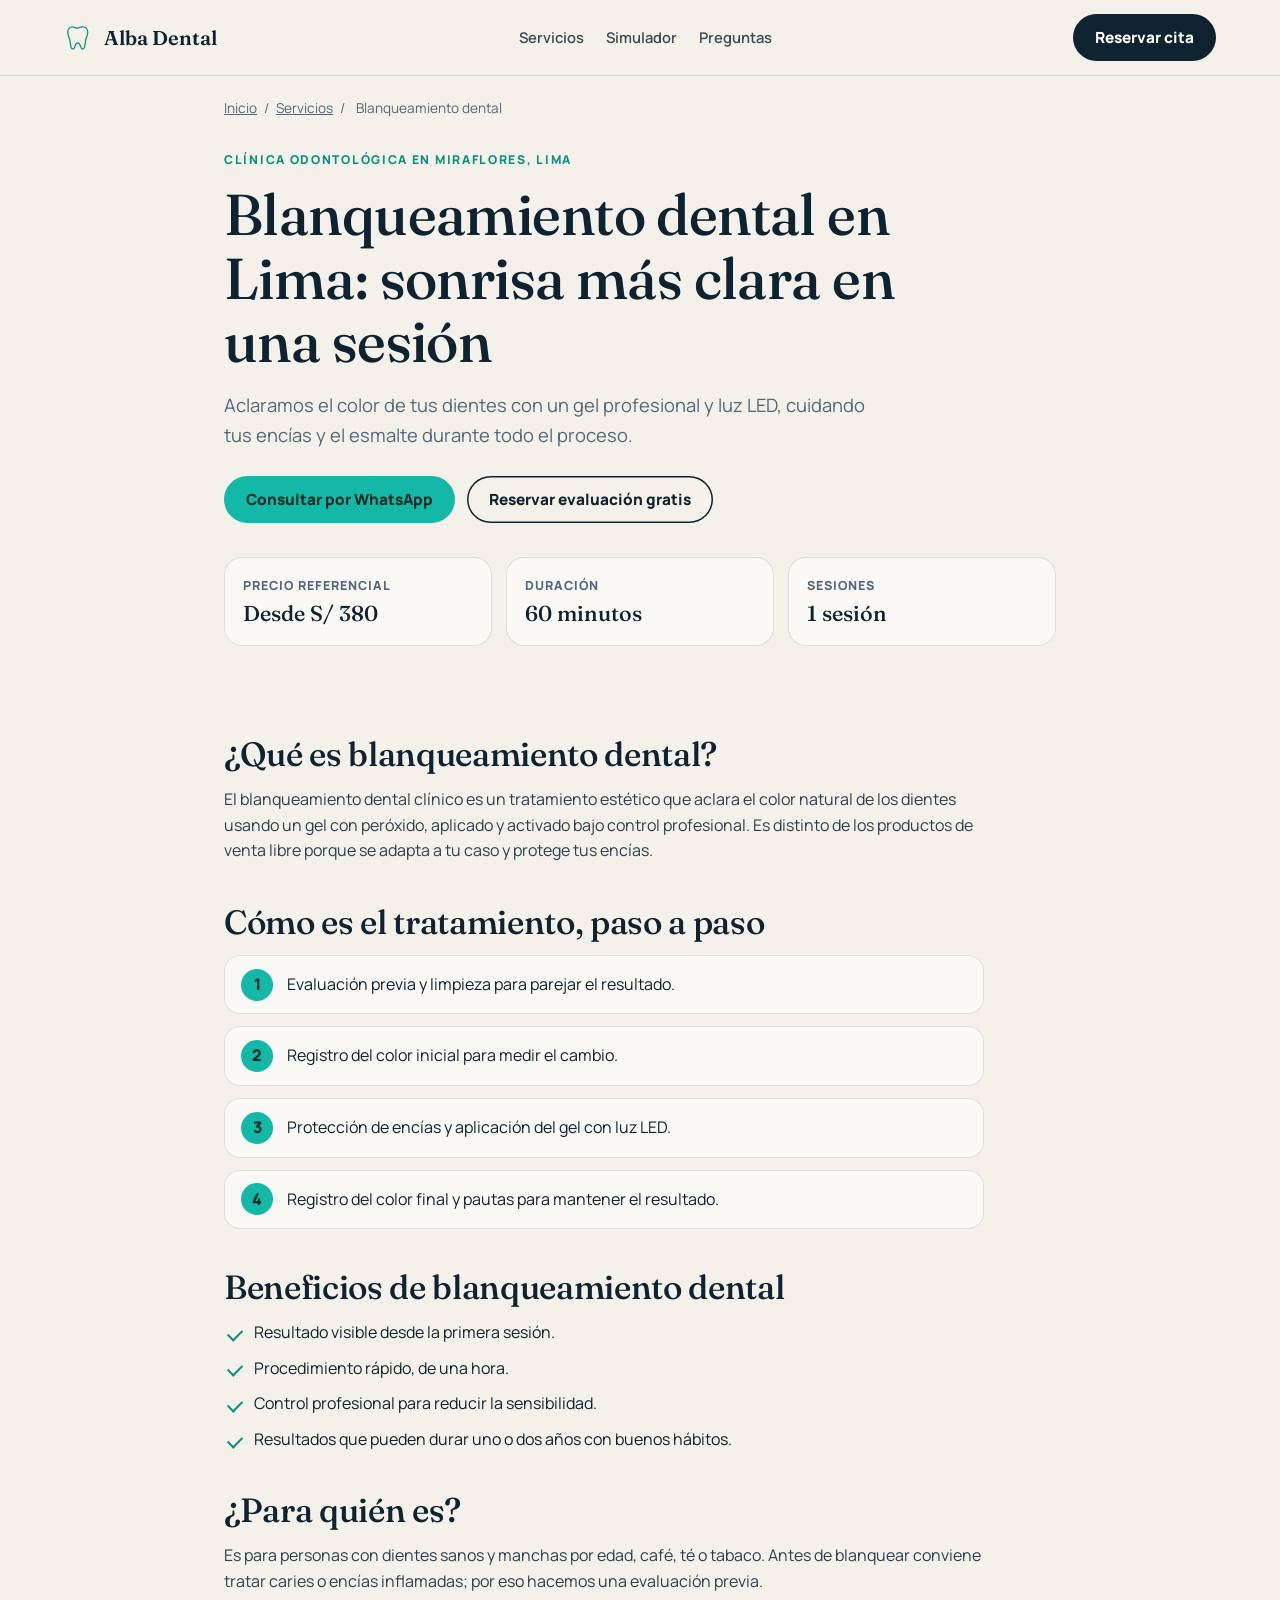
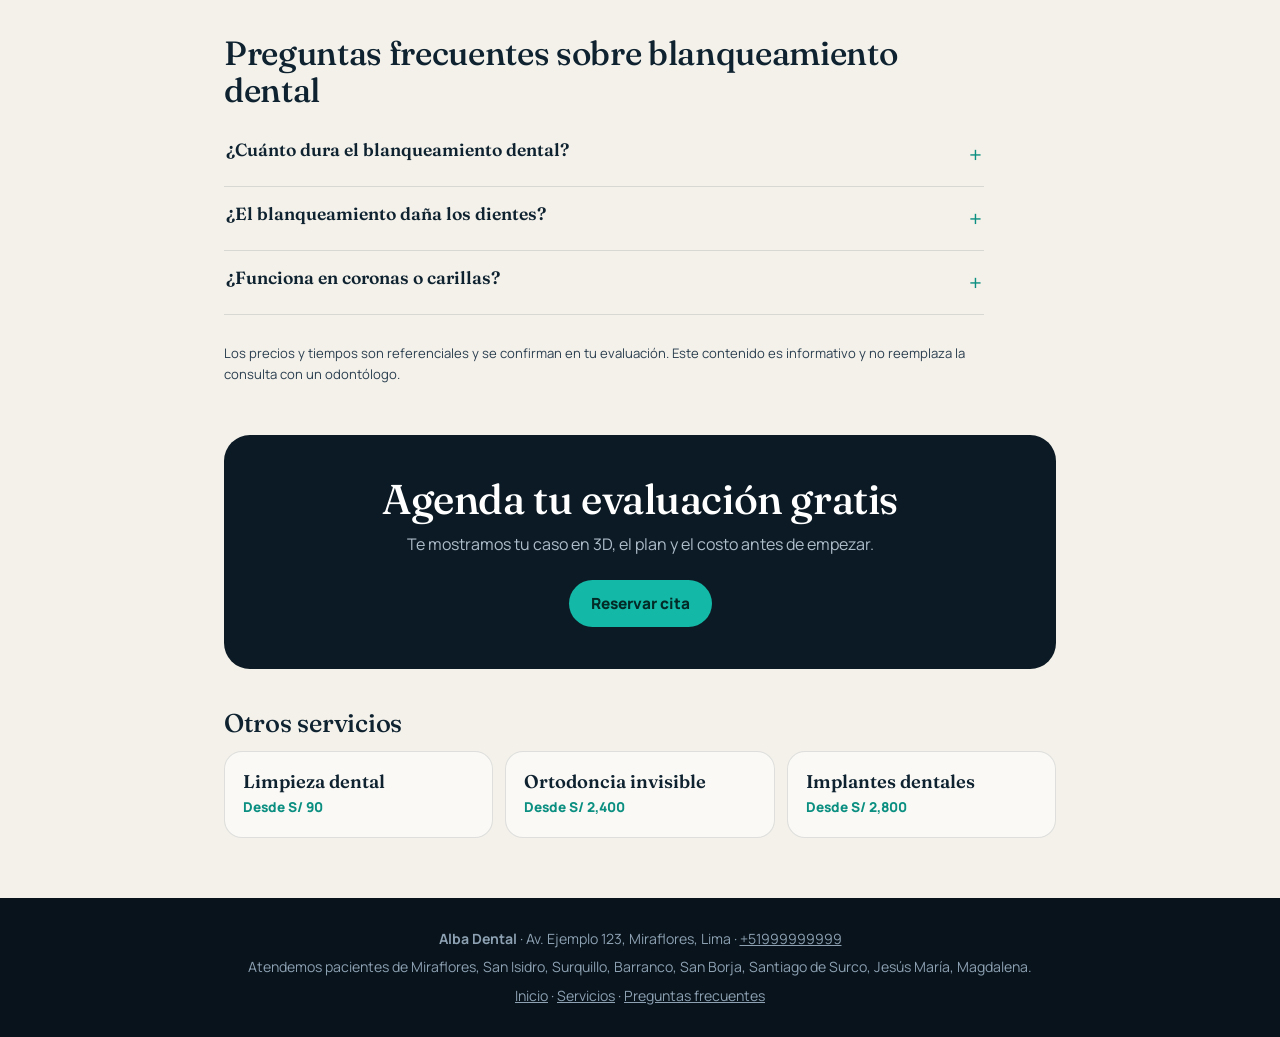
==== blanqueamiento-dental-lima/index.html @ edd78a6c "Add files via upload" ====
<!doctype html>
<html lang="es-PE">
<head>
<meta charset="utf-8">
<meta name="viewport" content="width=device-width,initial-scale=1">
<meta name="robots" content="index,follow,max-image-preview:large">
<meta name="theme-color" content="#f4f1ea">
<link rel="icon" href="/favicon.svg" type="image/svg+xml">
<link rel="preconnect" href="https://fonts.googleapis.com">
<link href="https://fonts.googleapis.com/css2?family=Fraunces:ital,opsz,wght@0,9..144,500;0,9..144,600;1,9..144,500&family=Manrope:wght@400;600;800&display=swap" rel="stylesheet">
<title>Blanqueamiento dental en Lima | Alba Dental</title>
<meta name="description" content="Blanqueamiento dental en Miraflores, Lima: aclara varios tonos en una sesión de 60 minutos, con protección de encías. Desde S/ 380. Agenda tu evaluación.">
<link rel="canonical" href="https://alba-dental.vercel.app/blanqueamiento-dental-lima/">
<link rel="alternate" hreflang="es-PE" href="https://alba-dental.vercel.app/blanqueamiento-dental-lima/">
<meta property="og:type" content="website">
<meta property="og:locale" content="es_PE">
<meta property="og:site_name" content="Alba Dental">
<meta property="og:title" content="Blanqueamiento dental en Lima | Alba Dental">
<meta property="og:description" content="Blanqueamiento dental en Miraflores, Lima: aclara varios tonos en una sesión de 60 minutos, con protección de encías. Desde S/ 380. Agenda tu evaluación.">
<meta property="og:url" content="https://alba-dental.vercel.app/blanqueamiento-dental-lima/">
<meta property="og:image" content="https://alba-dental.vercel.app/og-image.png">
<meta property="og:image:width" content="1200">
<meta property="og:image:height" content="630">
<meta property="og:image:alt" content="Alba Dental, clínica odontológica en Miraflores, Lima">
<meta name="twitter:card" content="summary_large_image">
<meta name="twitter:title" content="Blanqueamiento dental en Lima | Alba Dental">
<meta name="twitter:description" content="Blanqueamiento dental en Miraflores, Lima: aclara varios tonos en una sesión de 60 minutos, con protección de encías. Desde S/ 380. Agenda tu evaluación.">
<meta name="twitter:image" content="https://alba-dental.vercel.app/og-image.png">
<link rel="stylesheet" href="/assets/servicio.css">
<script type="application/ld+json">{"@context": "https://schema.org", "@type": "Service", "name": "Blanqueamiento dental", "serviceType": "Blanqueamiento dental", "description": "Blanqueamiento dental en Miraflores, Lima: aclara varios tonos en una sesión de 60 minutos, con protección de encías. Desde S/ 380. Agenda tu evaluación.", "url": "https://alba-dental.vercel.app/blanqueamiento-dental-lima/", "provider": {"@type": "Dentist", "name": "Alba Dental", "url": "https://alba-dental.vercel.app/", "telephone": "+51999999999", "address": {"@type": "PostalAddress", "streetAddress": "Av. Ejemplo 123", "addressLocality": "Miraflores", "addressRegion": "Lima", "postalCode": "15074", "addressCountry": "PE"}, "image": "https://alba-dental.vercel.app/og-image.png"}, "areaServed": [{"@type": "City", "name": "Lima"}, {"@type": "AdministrativeArea", "name": "Miraflores"}, {"@type": "AdministrativeArea", "name": "San Isidro"}, {"@type": "AdministrativeArea", "name": "Surquillo"}, {"@type": "AdministrativeArea", "name": "Barranco"}, {"@type": "AdministrativeArea", "name": "San Borja"}, {"@type": "AdministrativeArea", "name": "Santiago de Surco"}, {"@type": "AdministrativeArea", "name": "Jesús María"}, {"@type": "AdministrativeArea", "name": "Magdalena"}], "offers": {"@type": "Offer", "priceCurrency": "PEN", "priceSpecification": {"@type": "PriceSpecification", "minPrice": 380, "priceCurrency": "PEN"}}}</script>
<script type="application/ld+json">{"@context": "https://schema.org", "@type": "FAQPage", "mainEntity": [{"@type": "Question", "name": "¿Cuánto dura el blanqueamiento dental?", "acceptedAnswer": {"@type": "Answer", "text": "El resultado suele mantenerse entre uno y dos años, según tu consumo de café, té, vino y tabaco, y tu higiene. Se puede reforzar con una sesión de mantenimiento."}}, {"@type": "Question", "name": "¿El blanqueamiento daña los dientes?", "acceptedAnswer": {"@type": "Answer", "text": "Realizado por un odontólogo y con el producto adecuado, es un procedimiento seguro. Puede producir sensibilidad temporal, que suele pasar en uno o dos días."}}, {"@type": "Question", "name": "¿Funciona en coronas o carillas?", "acceptedAnswer": {"@type": "Answer", "text": "No. El gel aclara solo el diente natural. Si tienes restauraciones visibles, te explicamos cómo emparejar el color."}}]}</script>
<script type="application/ld+json">{"@context": "https://schema.org", "@type": "BreadcrumbList", "itemListElement": [{"@type": "ListItem", "position": 1, "name": "Inicio", "item": "https://alba-dental.vercel.app/"}, {"@type": "ListItem", "position": 2, "name": "Servicios", "item": "https://alba-dental.vercel.app/#servicios"}, {"@type": "ListItem", "position": 3, "name": "Blanqueamiento dental", "item": "https://alba-dental.vercel.app/blanqueamiento-dental-lima/"}]}</script>
</head>
<body>
<a class="skip" href="#contenido">Saltar al contenido</a>
<header class="top"><a class="logo" href="/" aria-label="Alba Dental, inicio"><svg viewBox="0 0 48 48" aria-hidden="true"><path d="M14 6c-5 0-8 4-8 9 0 4 2 7 3 11 1 4 1 8 2.400 13 .8 3 4 3.600 5.200.8 1.400-3.400 1.800-8 5.400-8s4 4.600 5.400 8c1.200 2.800 4.400 2.200 5.200-.8 1.400-5 1.400-9 2.400-13 1-4 3-7 3-11 0-5-3-9-8-9-3.600 0-5.600 2-10 2S17.600 6 14 6z"/></svg>Alba Dental</a>
<nav aria-label="Principal"><a href="/#servicios">Servicios</a><a href="/#simulador">Simulador</a><a href="/#faq">Preguntas</a></nav>
<a class="btn" href="/#reserva">Reservar cita</a></header>
<main id="contenido">
<nav class="crumbs" aria-label="Ruta"><a href="/">Inicio</a> <span>/</span> <a href="/#servicios">Servicios</a> <span>/</span> <span aria-current="page">Blanqueamiento dental</span></nav>
<section class="hero">
<p class="eyebrow">Clínica odontológica en Miraflores, Lima</p>
<h1>Blanqueamiento dental en Lima: sonrisa más clara en una sesión</h1>
<p class="lead">Aclaramos el color de tus dientes con un gel profesional y luz LED, cuidando tus encías y el esmalte durante todo el proceso.</p>
<div class="row"><a class="btn teal" href="https://wa.me/51999999999?text=Hola%20Alba%20Dental%2C%20quiero%20información%20sobre%20blanqueamiento%20dental." rel="noopener">Consultar por WhatsApp</a><a class="btn ghost" href="/#reserva">Reservar evaluación gratis</a></div>
<dl class="facts"><div><dt>Precio referencial</dt><dd>Desde S/ 380</dd></div><div><dt>Duración</dt><dd>60 minutos</dd></div><div><dt>Sesiones</dt><dd>1 sesión</dd></div></dl>
</section>
<article class="body">
<h2>¿Qué es blanqueamiento dental?</h2>
<p>El blanqueamiento dental clínico es un tratamiento estético que aclara el color natural de los dientes usando un gel con peróxido, aplicado y activado bajo control profesional. Es distinto de los productos de venta libre porque se adapta a tu caso y protege tus encías.</p>
<h2>Cómo es el tratamiento, paso a paso</h2>
<ol class="steps"><li>Evaluación previa y limpieza para parejar el resultado.</li><li>Registro del color inicial para medir el cambio.</li><li>Protección de encías y aplicación del gel con luz LED.</li><li>Registro del color final y pautas para mantener el resultado.</li></ol>
<h2>Beneficios de blanqueamiento dental</h2>
<ul class="ticks"><li>Resultado visible desde la primera sesión.</li><li>Procedimiento rápido, de una hora.</li><li>Control profesional para reducir la sensibilidad.</li><li>Resultados que pueden durar uno o dos años con buenos hábitos.</li></ul>
<h2>¿Para quién es?</h2>
<p>Es para personas con dientes sanos y manchas por edad, café, té o tabaco. Antes de blanquear conviene tratar caries o encías inflamadas; por eso hacemos una evaluación previa.</p>
<h2>Preguntas frecuentes sobre blanqueamiento dental</h2>
<div class="faq"><details><summary>¿Cuánto dura el blanqueamiento dental?</summary><p>El resultado suele mantenerse entre uno y dos años, según tu consumo de café, té, vino y tabaco, y tu higiene. Se puede reforzar con una sesión de mantenimiento.</p></details><details><summary>¿El blanqueamiento daña los dientes?</summary><p>Realizado por un odontólogo y con el producto adecuado, es un procedimiento seguro. Puede producir sensibilidad temporal, que suele pasar en uno o dos días.</p></details><details><summary>¿Funciona en coronas o carillas?</summary><p>No. El gel aclara solo el diente natural. Si tienes restauraciones visibles, te explicamos cómo emparejar el color.</p></details></div>
<p class="fine">Los precios y tiempos son referenciales y se confirman en tu evaluación. Este contenido es informativo y no reemplaza la consulta con un odontólogo.</p>
</article>
<section class="cta"><h2>Agenda tu evaluación gratis</h2><p>Te mostramos tu caso en 3D, el plan y el costo antes de empezar.</p><a class="btn teal" href="/#reserva">Reservar cita</a></section>
<aside class="related"><h2>Otros servicios</h2><ul><li><a href="/limpieza-dental-lima/">Limpieza dental</a><span>Desde S/ 90</span></li><li><a href="/ortodoncia-invisible-lima/">Ortodoncia invisible</a><span>Desde S/ 2,400</span></li><li><a href="/implantes-dentales-lima/">Implantes dentales</a><span>Desde S/ 2,800</span></li></ul></aside>
</main>
<footer><p><b>Alba Dental</b> · Av. Ejemplo 123, Miraflores, Lima · <a href="tel:+51999999999">+51999999999</a></p><p>Atendemos pacientes de Miraflores, San Isidro, Surquillo, Barranco, San Borja, Santiago de Surco, Jesús María, Magdalena.</p><p><a href="/">Inicio</a> · <a href="/#servicios">Servicios</a> · <a href="/#faq">Preguntas frecuentes</a></p></footer>
</body>
</html>
---- assets/servicio.css ----
:root{--bg:#f4f1ea;--paper:#fbf9f5;--ink:#0e2230;--mut:#52677a;--line:#0e22301f;--teal:#14b8a6;--teal-d:#0b8f81;--night:#0b1a24;--out:cubic-bezier(.23,1,.32,1)}
*{box-sizing:border-box;margin:0}
body{font-family:Manrope,system-ui,sans-serif;background:var(--bg);color:var(--ink);line-height:1.6}
h1,h2{font-family:Fraunces,Georgia,serif;font-weight:500;line-height:1.1;letter-spacing:-.01em}
a{color:inherit}
:focus-visible{outline:3px solid var(--teal);outline-offset:3px;border-radius:8px}
.skip{position:absolute;left:-999px;top:8px;background:var(--ink);color:#fff;padding:10px 16px;border-radius:10px;z-index:99}
.skip:focus{left:8px}
.top{display:flex;align-items:center;justify-content:space-between;gap:16px;padding:14px 5vw;border-bottom:1px solid var(--line);background:var(--bg);position:sticky;top:0;z-index:10}
.top nav{display:flex;gap:22px}
.top nav a{text-decoration:none;font-weight:600;font-size:.92rem;opacity:.8}
.logo{display:flex;align-items:center;gap:10px;font:600 1.25rem Fraunces,serif;text-decoration:none}
.logo svg{width:30px;height:30px;fill:none;stroke:var(--teal-d);stroke-width:2;stroke-linecap:round;stroke-linejoin:round}
.btn{display:inline-flex;align-items:center;border:0;cursor:pointer;font:800 .96rem Manrope,sans-serif;text-decoration:none;padding:13px 22px;border-radius:99px;background:var(--ink);color:#fff;transition:transform .16s var(--out),box-shadow .2s var(--out)}
.btn:active{transform:scale(.97)}
.btn.teal{background:var(--teal);color:#032a26}
.btn.ghost{background:transparent;color:var(--ink);box-shadow:inset 0 0 0 1.5px var(--ink)}
@media (hover:hover) and (pointer:fine){.btn:hover{transform:translateY(-2px);box-shadow:0 10px 26px #0e223026}.top nav a:hover{opacity:1}}
main{max-width:960px;margin:0 auto;padding:0 5vw}
.crumbs{padding:22px 0 0;font-size:.85rem;color:var(--mut)}
.crumbs span{margin:0 4px}
.hero{padding:30px 0 40px}
.eyebrow{font-weight:800;font-size:.76rem;letter-spacing:.14em;text-transform:uppercase;color:var(--teal-d);margin-bottom:14px}
h1{font-size:clamp(2rem,5vw,3.6rem);max-width:20ch}
.lead{font-size:1.15rem;color:var(--mut);margin:18px 0 26px;max-width:60ch}
.row{display:flex;gap:12px;flex-wrap:wrap}
.facts{display:grid;grid-template-columns:repeat(auto-fit,minmax(190px,1fr));gap:14px;margin-top:34px}
.facts div{background:var(--paper);border:1px solid var(--line);border-radius:18px;padding:18px}
.facts dt{font-size:.78rem;font-weight:800;letter-spacing:.08em;text-transform:uppercase;color:var(--mut)}
.facts dd{font:500 1.35rem Fraunces,serif;margin-top:4px}
.body{padding:10px 0 40px;max-width:760px}
.body h2{font-size:clamp(1.5rem,3vw,2.1rem);margin:40px 0 14px}
.body p{color:#2b3f50}
.steps{counter-reset:s;list-style:none;padding:0;display:grid;gap:12px}
.steps li{counter-increment:s;background:var(--paper);border:1px solid var(--line);border-radius:16px;padding:16px 18px 16px 62px;position:relative}
.steps li::before{content:counter(s);position:absolute;left:16px;top:50%;transform:translateY(-50%);width:32px;height:32px;border-radius:50%;background:var(--teal);color:#032a26;font-weight:800;display:grid;place-items:center}
.ticks{list-style:none;padding:0;display:grid;gap:10px}
.ticks li{padding-left:30px;position:relative}
.ticks li::before{content:"";position:absolute;left:4px;top:.55em;width:12px;height:7px;border-left:2.5px solid var(--teal-d);border-bottom:2.5px solid var(--teal-d);transform:rotate(-45deg)}
.faq details{border-bottom:1px solid var(--line);padding:16px 2px}
.faq summary{cursor:pointer;font:600 1.1rem Fraunces,serif;list-style:none;display:flex;justify-content:space-between;gap:16px}
.faq summary::after{content:"+";font:400 1.4rem Manrope;color:var(--teal-d);transition:transform .25s var(--out)}
.faq details[open] summary::after{transform:rotate(45deg)}
.faq details p{margin-top:10px;color:var(--mut)}
.fine{font-size:.82rem;color:var(--mut);margin-top:28px}
.cta{background:var(--night);color:#fff;border-radius:26px;padding:42px 5vw;text-align:center;margin:10px 0 40px}
.cta h2{font-size:clamp(1.7rem,3.6vw,2.6rem)}
.cta p{color:#aebdca;margin:10px 0 22px}
.related h2{font-size:1.6rem;margin-bottom:14px}
.related ul{list-style:none;padding:0;display:grid;grid-template-columns:repeat(auto-fit,minmax(220px,1fr));gap:12px;margin-bottom:60px}
.related li{background:var(--paper);border:1px solid var(--line);border-radius:18px;padding:18px;display:grid;gap:4px}
.related a{font:600 1.15rem Fraunces,serif;text-decoration:none}
.related span{color:var(--teal-d);font-weight:800;font-size:.85rem}
footer{background:#08131b;color:#8da1b3;padding:30px 5vw;font-size:.88rem;text-align:center;display:grid;gap:6px}
@media (max-width:720px){.top nav{display:none}}
@media (prefers-reduced-motion:reduce){*{transition-duration:.01ms!important}}
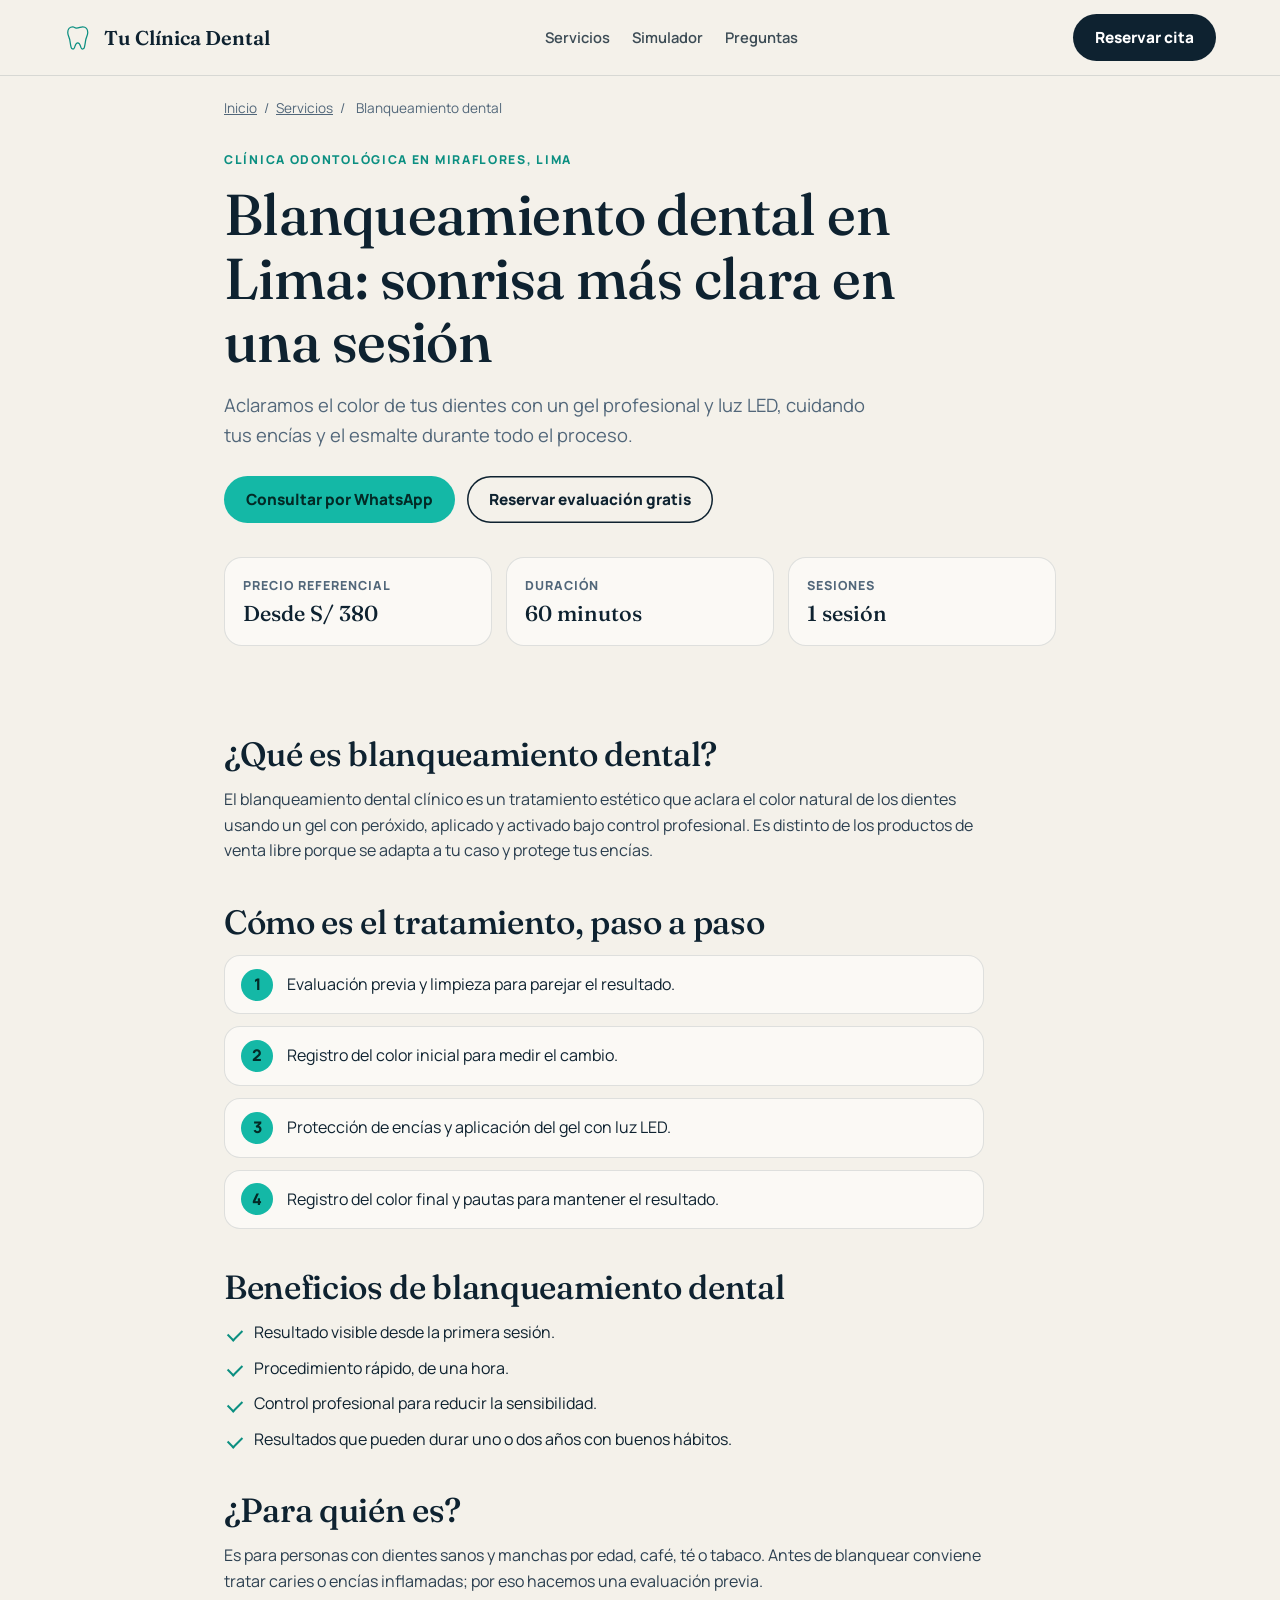
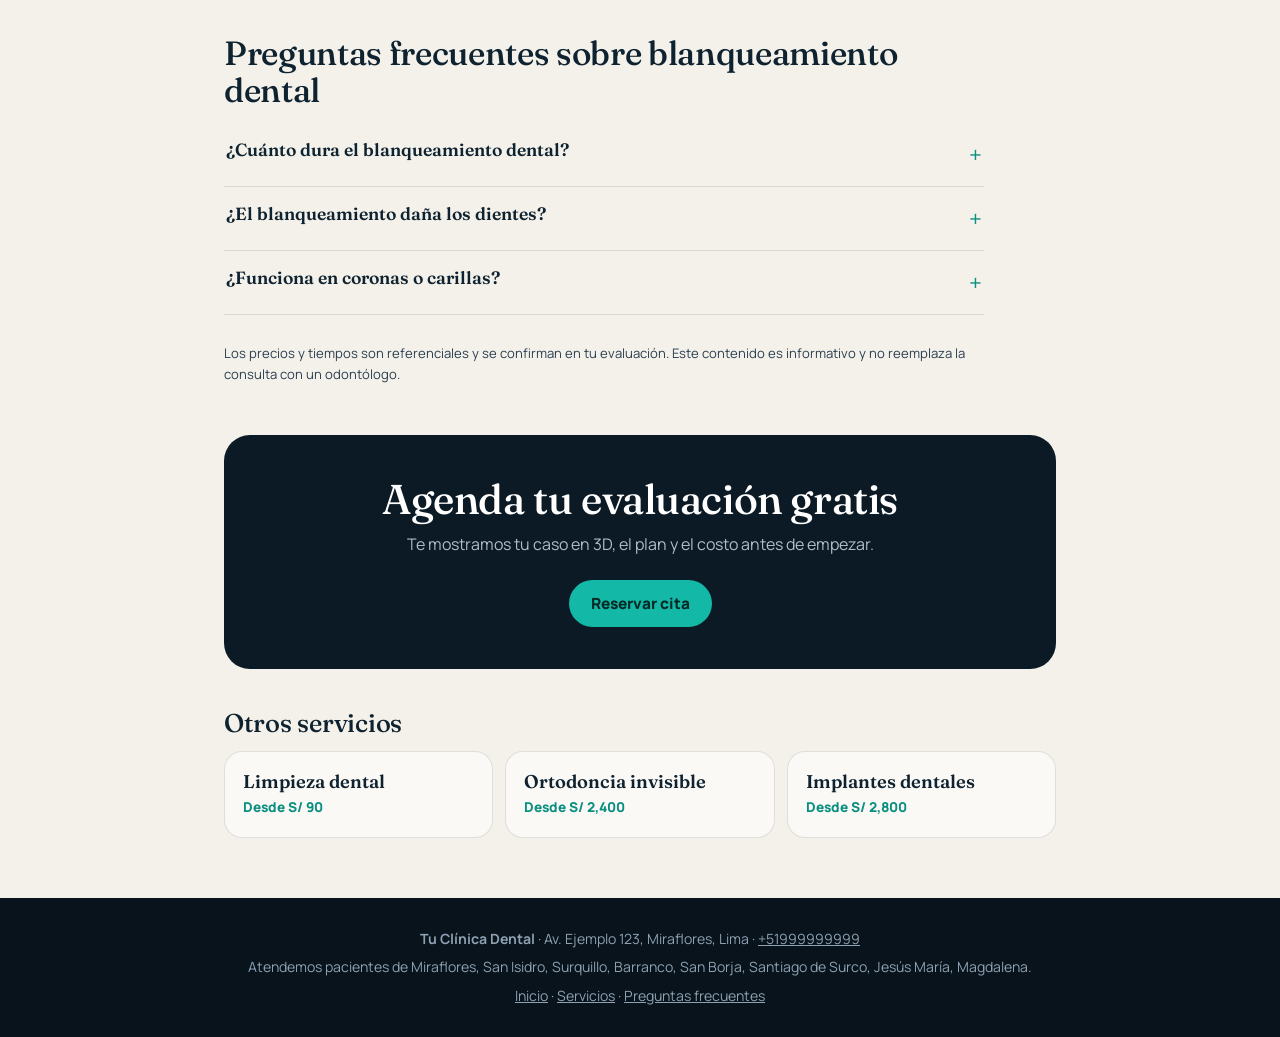
==== commit 37b388ce: "Demo sin marca + script para personalizar por cliente - Nombre neutro "Tu Clínica Dental" en todo el" ====
--- a/blanqueamiento-dental-lima/index.html
+++ b/blanqueamiento-dental-lima/index.html
@@ -8,32 +8,32 @@
 <link rel="icon" href="/favicon.svg" type="image/svg+xml">
 <link rel="preconnect" href="https://fonts.googleapis.com">
 <link href="https://fonts.googleapis.com/css2?family=Fraunces:ital,opsz,wght@0,9..144,500;0,9..144,600;1,9..144,500&family=Manrope:wght@400;600;800&display=swap" rel="stylesheet">
-<title>Blanqueamiento dental en Lima | Alba Dental</title>
+<title>Blanqueamiento dental en Lima | Tu Clínica Dental</title>
 <meta name="description" content="Blanqueamiento dental en Miraflores, Lima: aclara varios tonos en una sesión de 60 minutos, con protección de encías. Desde S/ 380. Agenda tu evaluación.">
-<link rel="canonical" href="https://alba-dental.vercel.app/blanqueamiento-dental-lima/">
-<link rel="alternate" hreflang="es-PE" href="https://alba-dental.vercel.app/blanqueamiento-dental-lima/">
+<link rel="canonical" href="https://dent-sage.vercel.app/blanqueamiento-dental-lima/">
+<link rel="alternate" hreflang="es-PE" href="https://dent-sage.vercel.app/blanqueamiento-dental-lima/">
 <meta property="og:type" content="website">
 <meta property="og:locale" content="es_PE">
-<meta property="og:site_name" content="Alba Dental">
-<meta property="og:title" content="Blanqueamiento dental en Lima | Alba Dental">
+<meta property="og:site_name" content="Tu Clínica Dental">
+<meta property="og:title" content="Blanqueamiento dental en Lima | Tu Clínica Dental">
 <meta property="og:description" content="Blanqueamiento dental en Miraflores, Lima: aclara varios tonos en una sesión de 60 minutos, con protección de encías. Desde S/ 380. Agenda tu evaluación.">
-<meta property="og:url" content="https://alba-dental.vercel.app/blanqueamiento-dental-lima/">
-<meta property="og:image" content="https://alba-dental.vercel.app/og-image.png">
+<meta property="og:url" content="https://dent-sage.vercel.app/blanqueamiento-dental-lima/">
+<meta property="og:image" content="https://dent-sage.vercel.app/og-image.png">
 <meta property="og:image:width" content="1200">
 <meta property="og:image:height" content="630">
-<meta property="og:image:alt" content="Alba Dental, clínica odontológica en Miraflores, Lima">
+<meta property="og:image:alt" content="Tu Clínica Dental, clínica odontológica en Miraflores, Lima">
 <meta name="twitter:card" content="summary_large_image">
-<meta name="twitter:title" content="Blanqueamiento dental en Lima | Alba Dental">
+<meta name="twitter:title" content="Blanqueamiento dental en Lima | Tu Clínica Dental">
 <meta name="twitter:description" content="Blanqueamiento dental en Miraflores, Lima: aclara varios tonos en una sesión de 60 minutos, con protección de encías. Desde S/ 380. Agenda tu evaluación.">
-<meta name="twitter:image" content="https://alba-dental.vercel.app/og-image.png">
+<meta name="twitter:image" content="https://dent-sage.vercel.app/og-image.png">
 <link rel="stylesheet" href="/assets/servicio.css">
-<script type="application/ld+json">{"@context": "https://schema.org", "@type": "Service", "name": "Blanqueamiento dental", "serviceType": "Blanqueamiento dental", "description": "Blanqueamiento dental en Miraflores, Lima: aclara varios tonos en una sesión de 60 minutos, con protección de encías. Desde S/ 380. Agenda tu evaluación.", "url": "https://alba-dental.vercel.app/blanqueamiento-dental-lima/", "provider": {"@type": "Dentist", "name": "Alba Dental", "url": "https://alba-dental.vercel.app/", "telephone": "+51999999999", "address": {"@type": "PostalAddress", "streetAddress": "Av. Ejemplo 123", "addressLocality": "Miraflores", "addressRegion": "Lima", "postalCode": "15074", "addressCountry": "PE"}, "image": "https://alba-dental.vercel.app/og-image.png"}, "areaServed": [{"@type": "City", "name": "Lima"}, {"@type": "AdministrativeArea", "name": "Miraflores"}, {"@type": "AdministrativeArea", "name": "San Isidro"}, {"@type": "AdministrativeArea", "name": "Surquillo"}, {"@type": "AdministrativeArea", "name": "Barranco"}, {"@type": "AdministrativeArea", "name": "San Borja"}, {"@type": "AdministrativeArea", "name": "Santiago de Surco"}, {"@type": "AdministrativeArea", "name": "Jesús María"}, {"@type": "AdministrativeArea", "name": "Magdalena"}], "offers": {"@type": "Offer", "priceCurrency": "PEN", "priceSpecification": {"@type": "PriceSpecification", "minPrice": 380, "priceCurrency": "PEN"}}}</script>
+<script type="application/ld+json">{"@context": "https://schema.org", "@type": "Service", "name": "Blanqueamiento dental", "serviceType": "Blanqueamiento dental", "description": "Blanqueamiento dental en Miraflores, Lima: aclara varios tonos en una sesión de 60 minutos, con protección de encías. Desde S/ 380. Agenda tu evaluación.", "url": "https://dent-sage.vercel.app/blanqueamiento-dental-lima/", "provider": {"@type": "Dentist", "name": "Tu Clínica Dental", "url": "https://dent-sage.vercel.app/", "telephone": "+51999999999", "address": {"@type": "PostalAddress", "streetAddress": "Av. Ejemplo 123", "addressLocality": "Miraflores", "addressRegion": "Lima", "postalCode": "15074", "addressCountry": "PE"}, "image": "https://dent-sage.vercel.app/og-image.png"}, "areaServed": [{"@type": "City", "name": "Lima"}, {"@type": "AdministrativeArea", "name": "Miraflores"}, {"@type": "AdministrativeArea", "name": "San Isidro"}, {"@type": "AdministrativeArea", "name": "Surquillo"}, {"@type": "AdministrativeArea", "name": "Barranco"}, {"@type": "AdministrativeArea", "name": "San Borja"}, {"@type": "AdministrativeArea", "name": "Santiago de Surco"}, {"@type": "AdministrativeArea", "name": "Jesús María"}, {"@type": "AdministrativeArea", "name": "Magdalena"}], "offers": {"@type": "Offer", "priceCurrency": "PEN", "priceSpecification": {"@type": "PriceSpecification", "minPrice": 380, "priceCurrency": "PEN"}}}</script>
 <script type="application/ld+json">{"@context": "https://schema.org", "@type": "FAQPage", "mainEntity": [{"@type": "Question", "name": "¿Cuánto dura el blanqueamiento dental?", "acceptedAnswer": {"@type": "Answer", "text": "El resultado suele mantenerse entre uno y dos años, según tu consumo de café, té, vino y tabaco, y tu higiene. Se puede reforzar con una sesión de mantenimiento."}}, {"@type": "Question", "name": "¿El blanqueamiento daña los dientes?", "acceptedAnswer": {"@type": "Answer", "text": "Realizado por un odontólogo y con el producto adecuado, es un procedimiento seguro. Puede producir sensibilidad temporal, que suele pasar en uno o dos días."}}, {"@type": "Question", "name": "¿Funciona en coronas o carillas?", "acceptedAnswer": {"@type": "Answer", "text": "No. El gel aclara solo el diente natural. Si tienes restauraciones visibles, te explicamos cómo emparejar el color."}}]}</script>
-<script type="application/ld+json">{"@context": "https://schema.org", "@type": "BreadcrumbList", "itemListElement": [{"@type": "ListItem", "position": 1, "name": "Inicio", "item": "https://alba-dental.vercel.app/"}, {"@type": "ListItem", "position": 2, "name": "Servicios", "item": "https://alba-dental.vercel.app/#servicios"}, {"@type": "ListItem", "position": 3, "name": "Blanqueamiento dental", "item": "https://alba-dental.vercel.app/blanqueamiento-dental-lima/"}]}</script>
+<script type="application/ld+json">{"@context": "https://schema.org", "@type": "BreadcrumbList", "itemListElement": [{"@type": "ListItem", "position": 1, "name": "Inicio", "item": "https://dent-sage.vercel.app/"}, {"@type": "ListItem", "position": 2, "name": "Servicios", "item": "https://dent-sage.vercel.app/#servicios"}, {"@type": "ListItem", "position": 3, "name": "Blanqueamiento dental", "item": "https://dent-sage.vercel.app/blanqueamiento-dental-lima/"}]}</script>
 </head>
 <body>
 <a class="skip" href="#contenido">Saltar al contenido</a>
-<header class="top"><a class="logo" href="/" aria-label="Alba Dental, inicio"><svg viewBox="0 0 48 48" aria-hidden="true"><path d="M14 6c-5 0-8 4-8 9 0 4 2 7 3 11 1 4 1 8 2.400 13 .8 3 4 3.600 5.200.8 1.400-3.400 1.800-8 5.400-8s4 4.600 5.400 8c1.200 2.800 4.400 2.200 5.200-.8 1.400-5 1.400-9 2.400-13 1-4 3-7 3-11 0-5-3-9-8-9-3.600 0-5.600 2-10 2S17.600 6 14 6z"/></svg>Alba Dental</a>
+<header class="top"><a class="logo" href="/" aria-label="Tu Clínica Dental, inicio"><svg viewBox="0 0 48 48" aria-hidden="true"><path d="M14 6c-5 0-8 4-8 9 0 4 2 7 3 11 1 4 1 8 2.400 13 .8 3 4 3.600 5.200.8 1.400-3.400 1.800-8 5.400-8s4 4.600 5.400 8c1.200 2.800 4.400 2.200 5.200-.8 1.400-5 1.400-9 2.400-13 1-4 3-7 3-11 0-5-3-9-8-9-3.600 0-5.600 2-10 2S17.600 6 14 6z"/></svg>Tu Clínica Dental</a>
 <nav aria-label="Principal"><a href="/#servicios">Servicios</a><a href="/#simulador">Simulador</a><a href="/#faq">Preguntas</a></nav>
 <a class="btn" href="/#reserva">Reservar cita</a></header>
 <main id="contenido">
@@ -42,7 +42,7 @@
 <p class="eyebrow">Clínica odontológica en Miraflores, Lima</p>
 <h1>Blanqueamiento dental en Lima: sonrisa más clara en una sesión</h1>
 <p class="lead">Aclaramos el color de tus dientes con un gel profesional y luz LED, cuidando tus encías y el esmalte durante todo el proceso.</p>
-<div class="row"><a class="btn teal" href="https://wa.me/51999999999?text=Hola%20Alba%20Dental%2C%20quiero%20información%20sobre%20blanqueamiento%20dental." rel="noopener">Consultar por WhatsApp</a><a class="btn ghost" href="/#reserva">Reservar evaluación gratis</a></div>
+<div class="row"><a class="btn teal" href="https://wa.me/51999999999?text=Hola%20Tu%20Clínica%20Dental%2C%20quiero%20información%20sobre%20blanqueamiento%20dental." rel="noopener">Consultar por WhatsApp</a><a class="btn ghost" href="/#reserva">Reservar evaluación gratis</a></div>
 <dl class="facts"><div><dt>Precio referencial</dt><dd>Desde S/ 380</dd></div><div><dt>Duración</dt><dd>60 minutos</dd></div><div><dt>Sesiones</dt><dd>1 sesión</dd></div></dl>
 </section>
 <article class="body">
@@ -61,6 +61,6 @@
 <section class="cta"><h2>Agenda tu evaluación gratis</h2><p>Te mostramos tu caso en 3D, el plan y el costo antes de empezar.</p><a class="btn teal" href="/#reserva">Reservar cita</a></section>
 <aside class="related"><h2>Otros servicios</h2><ul><li><a href="/limpieza-dental-lima/">Limpieza dental</a><span>Desde S/ 90</span></li><li><a href="/ortodoncia-invisible-lima/">Ortodoncia invisible</a><span>Desde S/ 2,400</span></li><li><a href="/implantes-dentales-lima/">Implantes dentales</a><span>Desde S/ 2,800</span></li></ul></aside>
 </main>
-<footer><p><b>Alba Dental</b> · Av. Ejemplo 123, Miraflores, Lima · <a href="tel:+51999999999">+51999999999</a></p><p>Atendemos pacientes de Miraflores, San Isidro, Surquillo, Barranco, San Borja, Santiago de Surco, Jesús María, Magdalena.</p><p><a href="/">Inicio</a> · <a href="/#servicios">Servicios</a> · <a href="/#faq">Preguntas frecuentes</a></p></footer>
+<footer><p><b>Tu Clínica Dental</b> · Av. Ejemplo 123, Miraflores, Lima · <a href="tel:+51999999999">+51999999999</a></p><p>Atendemos pacientes de Miraflores, San Isidro, Surquillo, Barranco, San Borja, Santiago de Surco, Jesús María, Magdalena.</p><p><a href="/">Inicio</a> · <a href="/#servicios">Servicios</a> · <a href="/#faq">Preguntas frecuentes</a></p></footer>
 </body>
 </html>
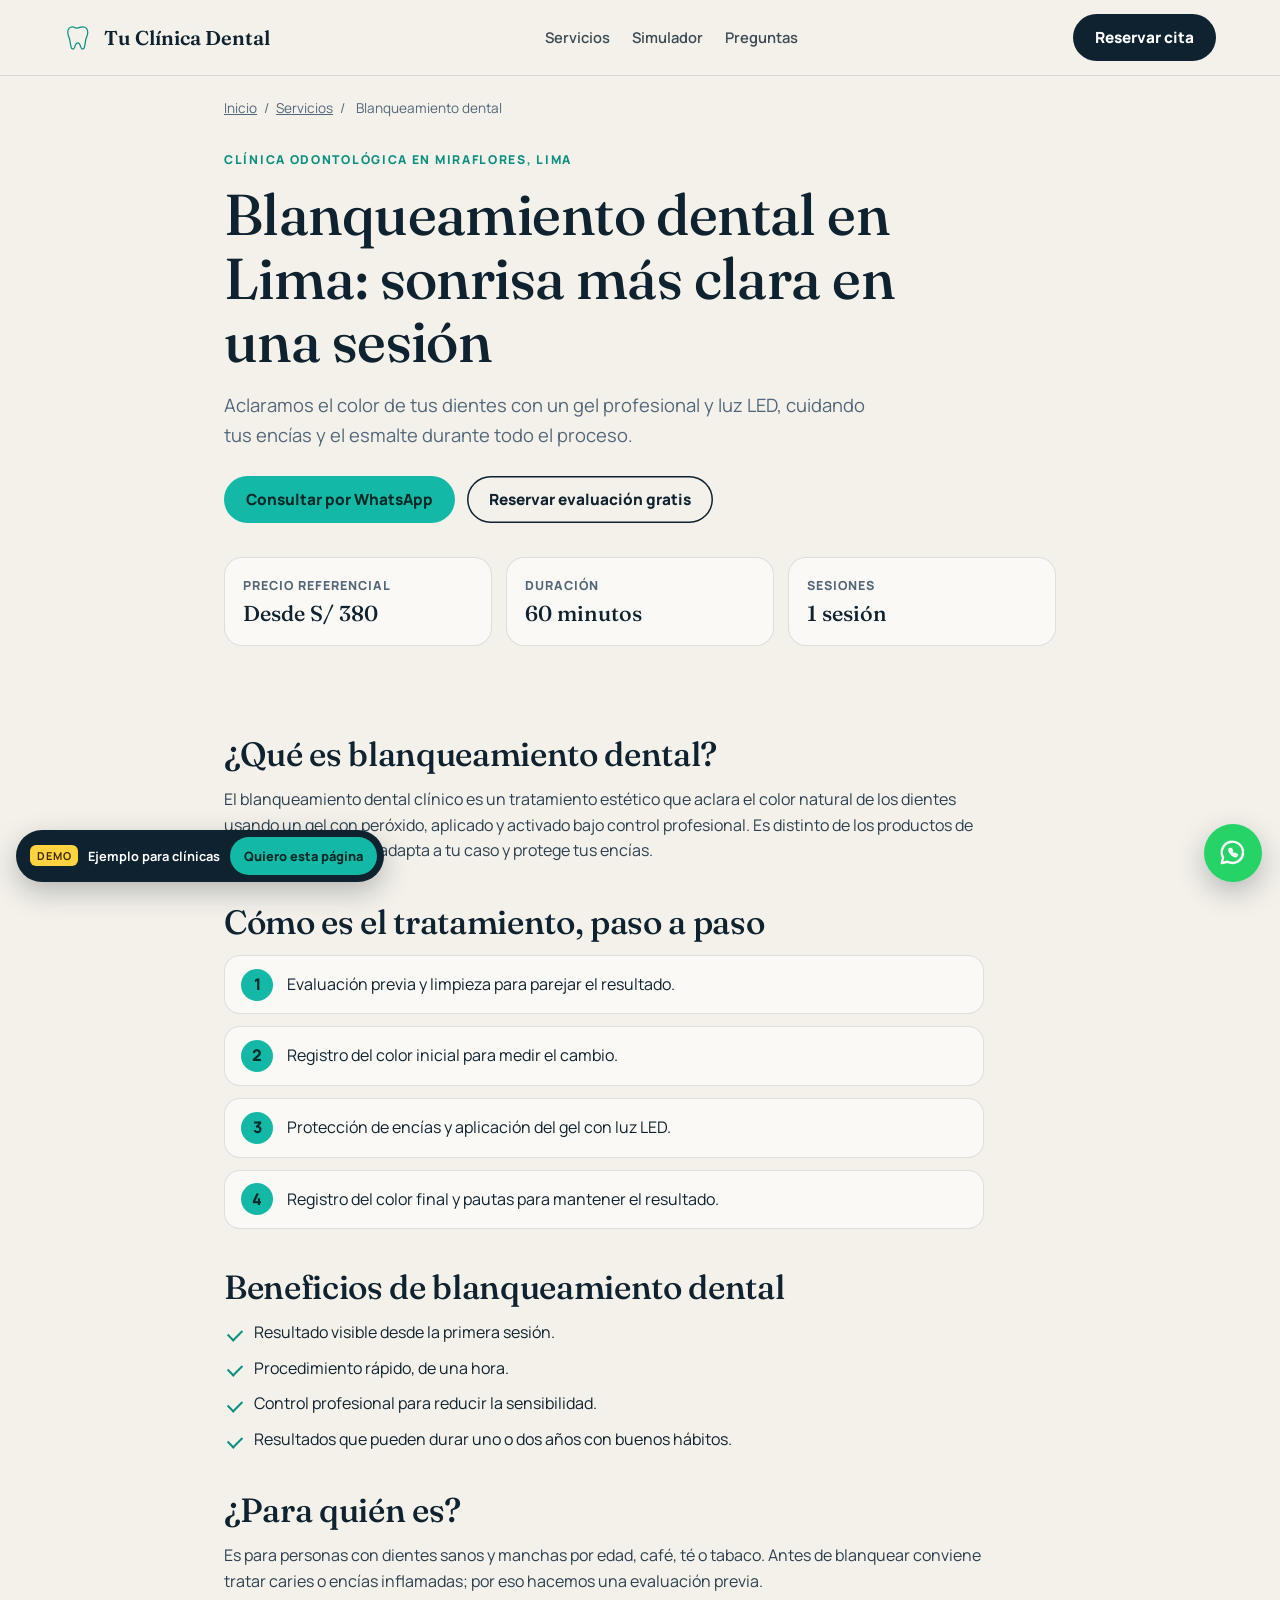
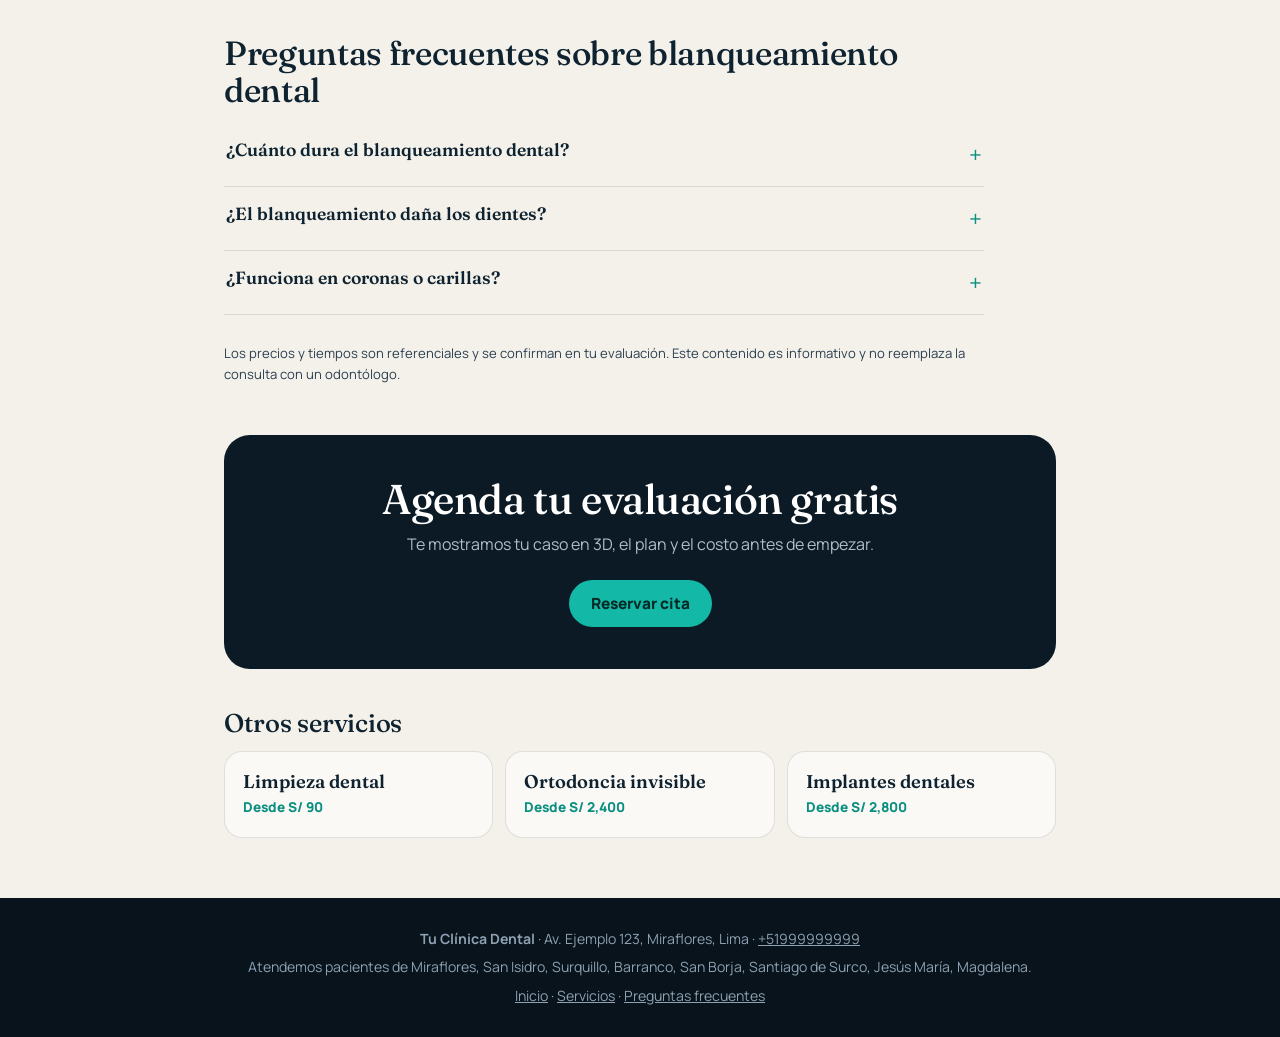
==== commit 253bcb42: "Demo listo para vender: WhatsApp flotante, reseñas, casos, mapa y marca en vivo - Botón flotante de " ====
--- a/blanqueamiento-dental-lima/index.html
+++ b/blanqueamiento-dental-lima/index.html
@@ -3,11 +3,11 @@
 <head>
 <meta charset="utf-8">
 <meta name="viewport" content="width=device-width,initial-scale=1">
-<meta name="robots" content="index,follow,max-image-preview:large">
 <meta name="theme-color" content="#f4f1ea">
 <link rel="icon" href="/favicon.svg" type="image/svg+xml">
 <link rel="preconnect" href="https://fonts.googleapis.com">
 <link href="https://fonts.googleapis.com/css2?family=Fraunces:ital,opsz,wght@0,9..144,500;0,9..144,600;1,9..144,500&family=Manrope:wght@400;600;800&display=swap" rel="stylesheet">
+<meta name="robots" content="noindex,follow">
 <title>Blanqueamiento dental en Lima | Tu Clínica Dental</title>
 <meta name="description" content="Blanqueamiento dental en Miraflores, Lima: aclara varios tonos en una sesión de 60 minutos, con protección de encías. Desde S/ 380. Agenda tu evaluación.">
 <link rel="canonical" href="https://dent-sage.vercel.app/blanqueamiento-dental-lima/">
@@ -62,5 +62,9 @@
 <aside class="related"><h2>Otros servicios</h2><ul><li><a href="/limpieza-dental-lima/">Limpieza dental</a><span>Desde S/ 90</span></li><li><a href="/ortodoncia-invisible-lima/">Ortodoncia invisible</a><span>Desde S/ 2,400</span></li><li><a href="/implantes-dentales-lima/">Implantes dentales</a><span>Desde S/ 2,800</span></li></ul></aside>
 </main>
 <footer><p><b>Tu Clínica Dental</b> · Av. Ejemplo 123, Miraflores, Lima · <a href="tel:+51999999999">+51999999999</a></p><p>Atendemos pacientes de Miraflores, San Isidro, Surquillo, Barranco, San Borja, Santiago de Surco, Jesús María, Magdalena.</p><p><a href="/">Inicio</a> · <a href="/#servicios">Servicios</a> · <a href="/#faq">Preguntas frecuentes</a></p></footer>
+<a class="wa" href="https://wa.me/51999999999?text=Hola%2C%20quiero%20informaci%C3%B3n%20sobre%20una%20cita" target="_blank" rel="noopener" aria-label="Escribir por WhatsApp"><svg viewBox="0 0 24 24" aria-hidden="true"><path d="M20 11.500a8.500 8.500 0 0 1-12.400 7.500L3 20l1.100-4.400A8.500 8.500 0 1 1 20 11.500z"/><path d="M9.200 8.800c-.3.700-.1 1.700.9 3.100s2.300 2.300 3.300 2.600c.8.200 1.500-.4 1.800-1l-1.600-.9-.7.600c-.9-.4-1.800-1.300-2.200-2.200l.6-.7-.9-1.600c-.6.100-1.100.5-1.200 1.100z"/></svg></a>
+<!-- DEMO:INICIO -->
+<div class="demo"><b>DEMO</b><span>Ejemplo para clínicas</span><a href="https://wa.me/51000000000?text=Hola%2C%20vi%20el%20demo%20y%20quiero%20esta%20p%C3%A1gina%20para%20mi%20cl%C3%ADnica" target="_blank" rel="noopener">Quiero esta página</a></div>
+<!-- DEMO:FIN -->
 </body>
 </html>
--- a/assets/servicio.css
+++ b/assets/servicio.css
@@ -52,5 +52,15 @@
 .related a{font:600 1.15rem Fraunces,serif;text-decoration:none}
 .related span{color:var(--teal-d);font-weight:800;font-size:.85rem}
 footer{background:#08131b;color:#8da1b3;padding:30px 5vw;font-size:.88rem;text-align:center;display:grid;gap:6px}
+.wa{position:fixed;right:18px;bottom:18px;z-index:70;width:58px;height:58px;border-radius:50%;background:#25d366;color:#fff;display:grid;place-items:center;box-shadow:0 10px 28px #0e223045;text-decoration:none;transition:transform .16s var(--out)}
+.wa:active{transform:scale(.94)}
+.wa svg{width:30px;height:30px;fill:none;stroke:currentColor;stroke-width:1.9;stroke-linecap:round;stroke-linejoin:round}
+.wa::after{content:"";position:absolute;inset:0;border-radius:50%;border:2px solid #25d366;opacity:0;animation:ring 2.8s var(--out) infinite}
+@keyframes ring{0%{transform:scale(1);opacity:.7}100%{transform:scale(1.7);opacity:0}}
+.demo{position:fixed;left:16px;bottom:18px;z-index:70;display:flex;align-items:center;gap:10px;background:var(--ink);color:#fff;border-radius:99px;padding:7px 7px 7px 14px;font-size:.8rem;font-weight:700;box-shadow:0 10px 28px #0e223045;max-width:calc(100vw - 100px)}
+.demo b{background:#ffd23f;color:#3a2a00;border-radius:6px;padding:2px 7px;font-size:.68rem;letter-spacing:.08em}
+.demo a{background:var(--teal);color:#032a26;text-decoration:none;border-radius:99px;padding:9px 14px;font-weight:800;white-space:nowrap}
+@media (max-width:520px){.demo span{display:none}}
 @media (max-width:720px){.top nav{display:none}}
+@media (max-width:520px){.top{padding:10px 4vw}.logo{font-size:1.02rem;white-space:nowrap;gap:7px}.logo svg{width:24px;height:24px}.top .btn{padding:10px 14px;font-size:.85rem;white-space:nowrap}}
 @media (prefers-reduced-motion:reduce){*{transition-duration:.01ms!important}}
